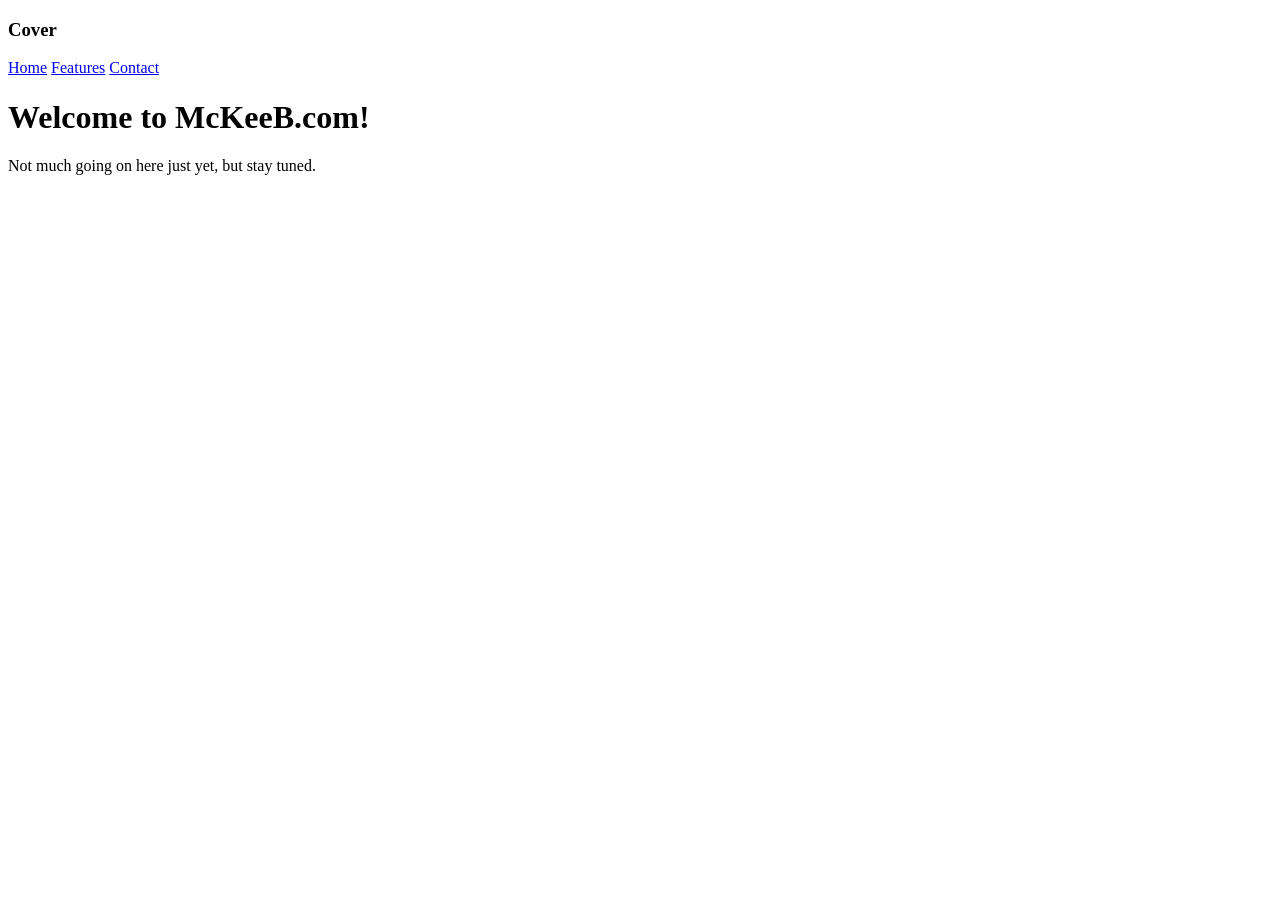
==== index.html @ 18b7a213 "Main Index" ====
<!doctype html>
<html lang="en">
  <head>
    <meta charset="utf-8">
    <meta name="viewport" content="width=device-width, initial-scale=1, shrink-to-fit=no">
    <meta name="description" content="">
    <meta name="author" content="Mark Otto, Jacob Thornton, and Bootstrap contributors">
    <meta name="generator" content="Jekyll v4.0.1">
    <title>McKeeB | Home</title>

    <link rel="canonical" href="https://getbootstrap.com/docs/4.5/examples/cover/">

    <!-- Bootstrap core CSS -->
<link href="../assets/dist/css/bootstrap.css" rel="stylesheet">

    <style>
      .bd-placeholder-img {
        font-size: 1.125rem;
        text-anchor: middle;
        -webkit-user-select: none;
        -moz-user-select: none;
        -ms-user-select: none;
        user-select: none;
      }

      @media (min-width: 768px) {
        .bd-placeholder-img-lg {
          font-size: 3.5rem;
        }
      }
    </style>
    <!-- Custom styles for this template -->
    <link href="cover.css" rel="stylesheet">
  </head>
  <body class="text-center">
    <div class="cover-container d-flex w-100 h-100 p-3 mx-auto flex-column">
  <header class="masthead mb-auto">
    <div class="inner">
      <h3 class="masthead-brand">Cover</h3>
      <nav class="nav nav-masthead justify-content-center">
        <a class="nav-link active" href="#">Home</a>
        <a class="nav-link" href="#">Features</a>
        <a class="nav-link" href="#">Contact</a>
      </nav>
    </div>
  </header>

  <main role="main" class="inner cover">
    <h1 class="cover-heading">Welcome to McKeeB.com!</h1>
    <p class="lead">Not much going on here just yet, but stay tuned.</p>
  </main>

  <footer class="mastfoot mt-auto">
    <div class="inner">
      <p></p>
    </div>
  </footer>
</div>
</body>
</html>
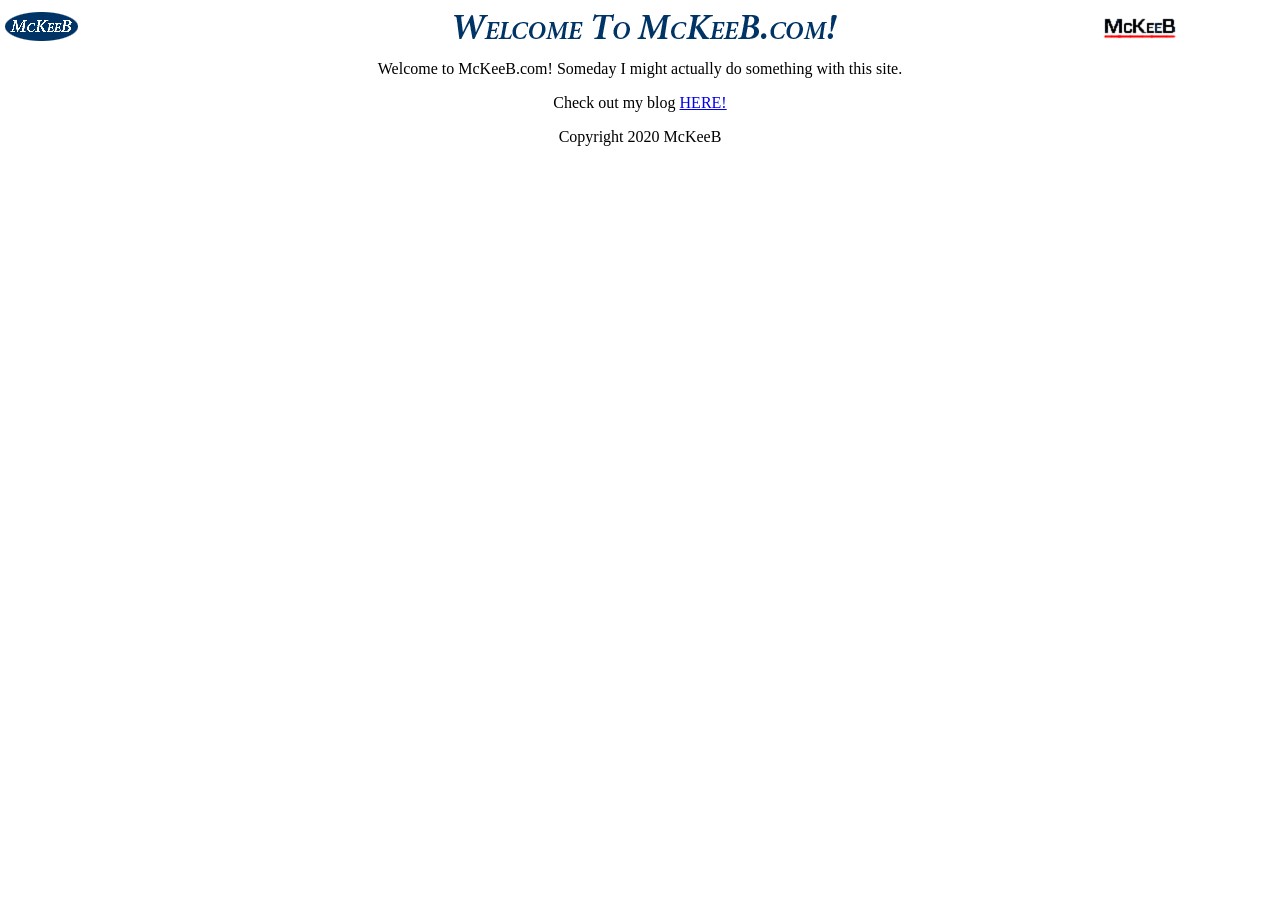
==== commit 811c03b5: "Main Upload" ====
--- a/index.html
+++ b/index.html
@@ -1,60 +1,43 @@
-<!doctype html>
-<html lang="en">
-  <head>
-    <meta charset="utf-8">
-    <meta name="viewport" content="width=device-width, initial-scale=1, shrink-to-fit=no">
-    <meta name="description" content="">
-    <meta name="author" content="Mark Otto, Jacob Thornton, and Bootstrap contributors">
-    <meta name="generator" content="Jekyll v4.0.1">
-    <title>McKeeB | Home</title>
-
-    <link rel="canonical" href="https://getbootstrap.com/docs/4.5/examples/cover/">
-
-    <!-- Bootstrap core CSS -->
-<link href="../assets/dist/css/bootstrap.css" rel="stylesheet">
-
-    <style>
-      .bd-placeholder-img {
-        font-size: 1.125rem;
-        text-anchor: middle;
-        -webkit-user-select: none;
-        -moz-user-select: none;
-        -ms-user-select: none;
-        user-select: none;
-      }
-
-      @media (min-width: 768px) {
-        .bd-placeholder-img-lg {
-          font-size: 3.5rem;
-        }
-      }
-    </style>
-    <!-- Custom styles for this template -->
-    <link href="cover.css" rel="stylesheet">
-  </head>
-  <body class="text-center">
-    <div class="cover-container d-flex w-100 h-100 p-3 mx-auto flex-column">
-  <header class="masthead mb-auto">
-    <div class="inner">
-      <h3 class="masthead-brand">Cover</h3>
-      <nav class="nav nav-masthead justify-content-center">
-        <a class="nav-link active" href="#">Home</a>
-        <a class="nav-link" href="#">Features</a>
-        <a class="nav-link" href="#">Contact</a>
-      </nav>
-    </div>
-  </header>
-
-  <main role="main" class="inner cover">
-    <h1 class="cover-heading">Welcome to McKeeB.com!</h1>
-    <p class="lead">Not much going on here just yet, but stay tuned.</p>
-  </main>
-
-  <footer class="mastfoot mt-auto">
-    <div class="inner">
-      <p></p>
-    </div>
-  </footer>
-</div>
-</body>
-</html>
+<HTML>
+<HEAD>
+<TITLE>McKeeB.com</TITLE>
+<META HTTP-EQUIV="Content-Type" CONTENT="text/html; charset=iso-8859-1">
+<link rel="icon" href="/favicon.ico" type="image/x-icon">
+<link rel="shortcut icon" href="/favicon.ico" type="image/x-icon">
+</HEAD>
+<BODY BGCOLOR=#FFFFFF LEFTMARGIN=0 TOPMARGIN=0 MARGINWIDTH=0 MARGINHEIGHT=0>
+<TABLE width=100% BORDER=0 CELLPADDING=0 CELLSPACING=0>
+	<TR>
+		<TD><IMG SRC="images/McKeeB_01.gif" WIDTH=80 HEIGHT=44 ALT=""></TD>
+		<TD align="center"><IMG SRC="images/McKeeB_02.gif" WIDTH=392 HEIGHT=44 ALT=""></TD>
+		<TD><IMG SRC="images/McKeeB_03.gif" WIDTH=76 HEIGHT=44 ALT=""></TD>
+	</TR>
+</TABLE>
+<p></p>
+<p align="center">
+Welcome to McKeeB.com!
+Someday I might actually do something with this site.<P></P>
+<p></p>
+<p></p>
+<p align="center">Check out my blog <a href="http://blog.mckeeb.com">HERE!</a></p>
+<p></p>
+<p></p>
+<p></p>
+<p></p>
+<p></p>
+<p></p>
+<p></p>
+<p></p>
+<p></p>
+<div align="center">Copyright 2020 McKeeB</div>
+<script type="text/javascript">
+var gaJsHost = (("https:" == document.location.protocol) ? "https://ssl." : "http://www.");
+document.write(unescape("%3Cscript src='" + gaJsHost + "google-analytics.com/ga.js' type='text/javascript'%3E%3C/script%3E"));
+</script>
+<script type="text/javascript">
+var pageTracker = _gat._getTracker("UA-3909680-1");
+pageTracker._initData();
+pageTracker._trackPageview();
+</script>
+</BODY>
+</HTML>
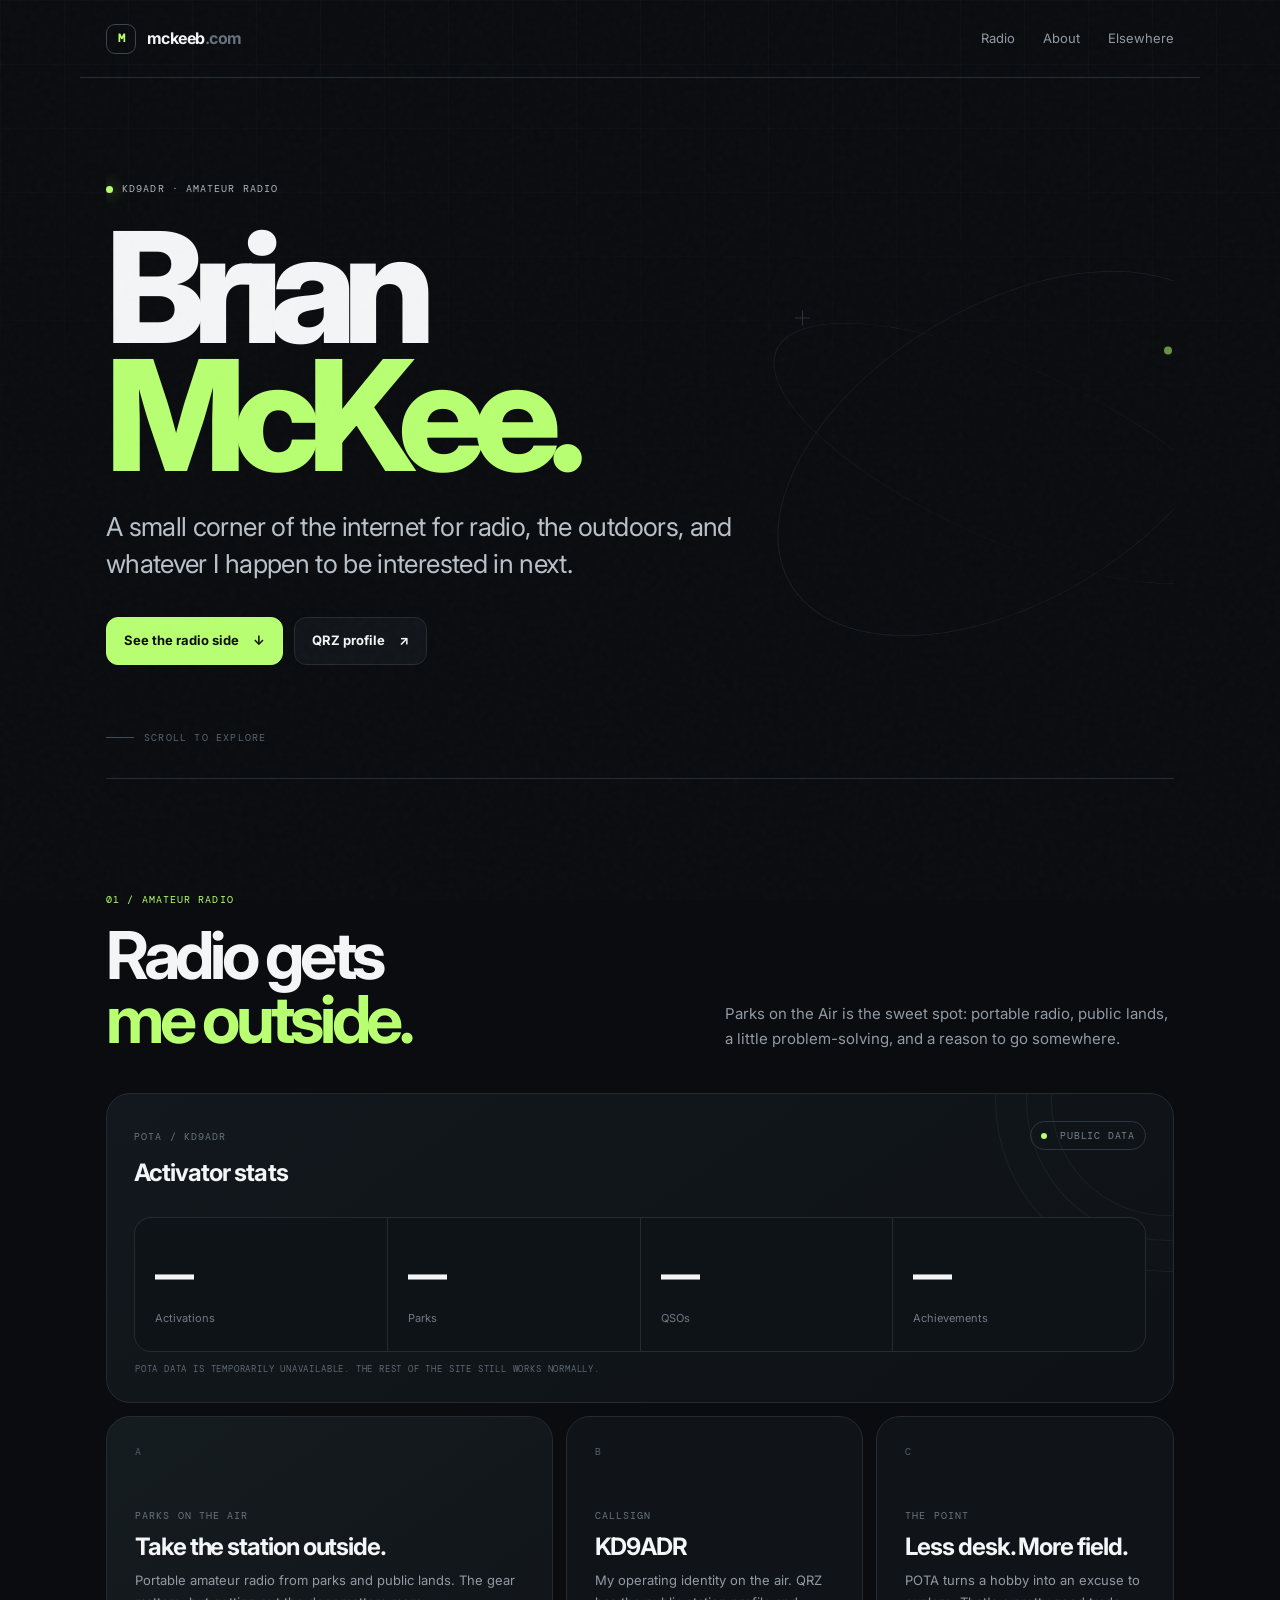
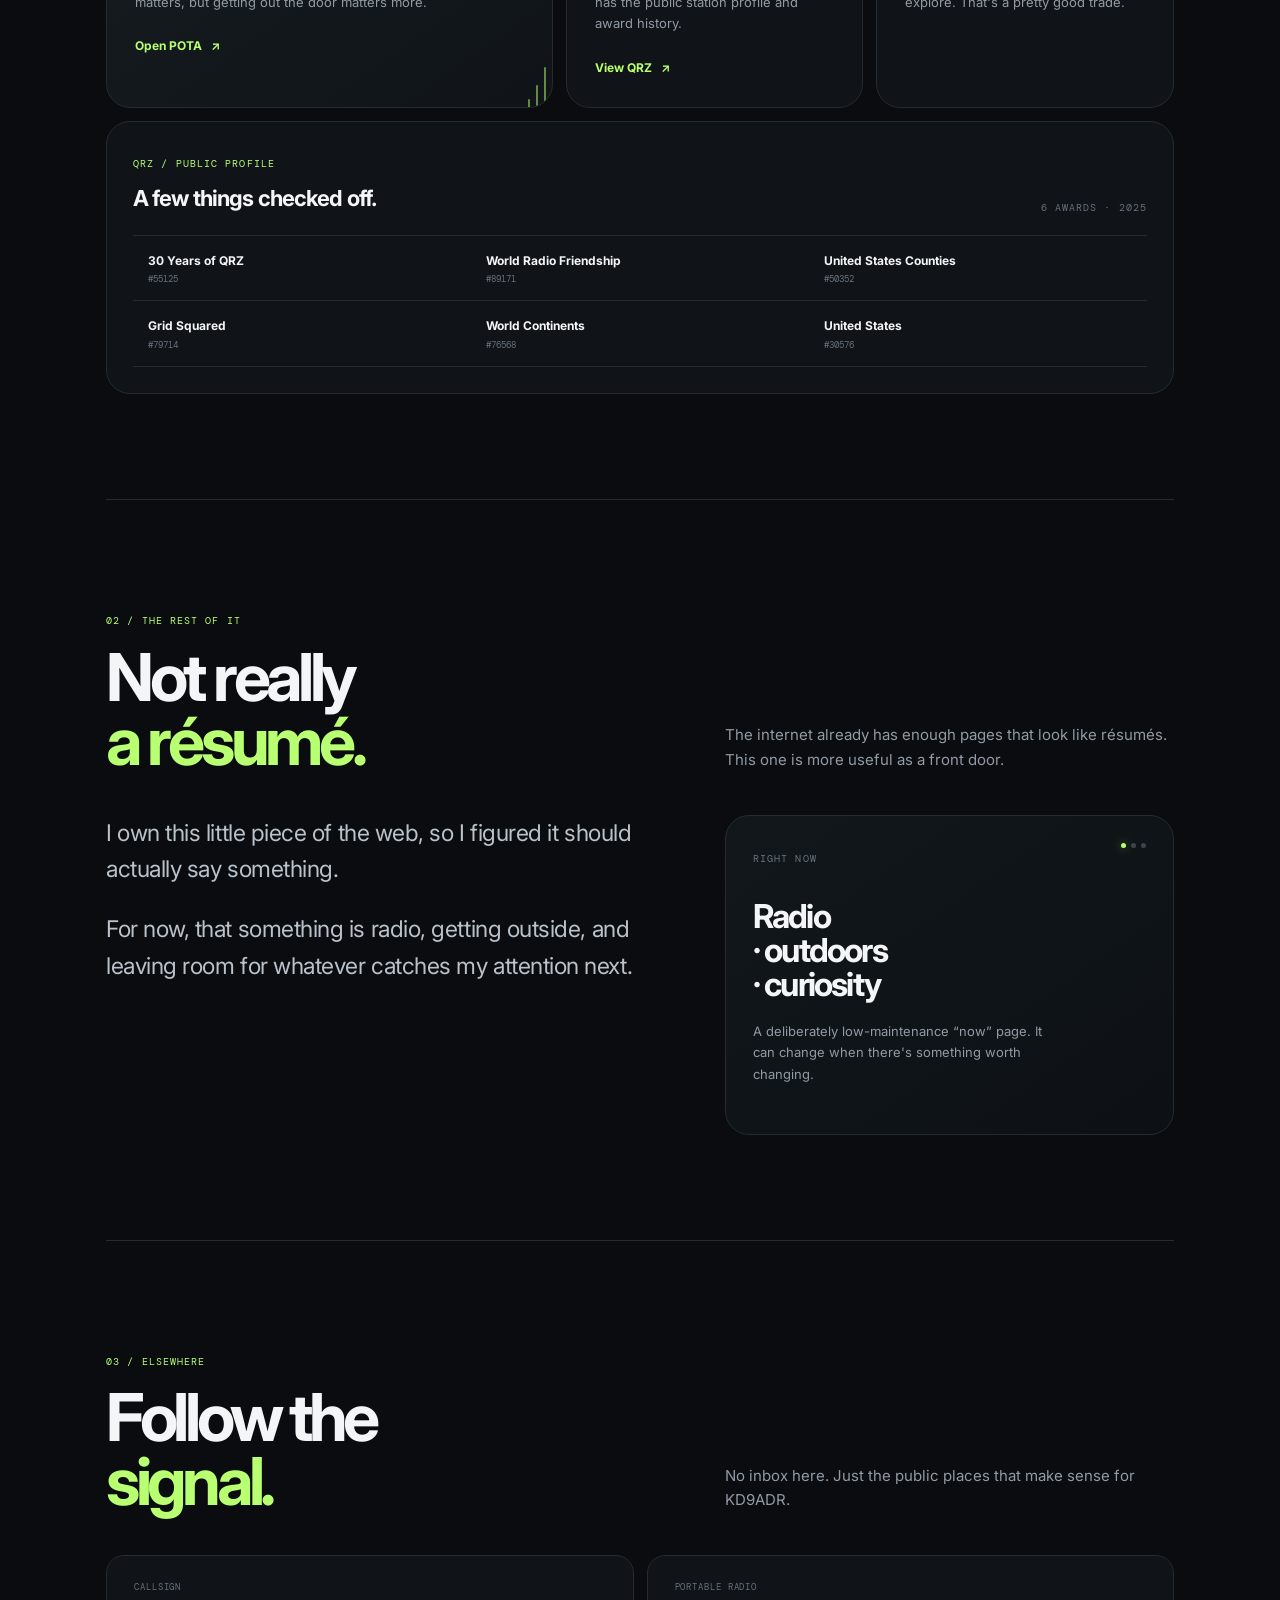
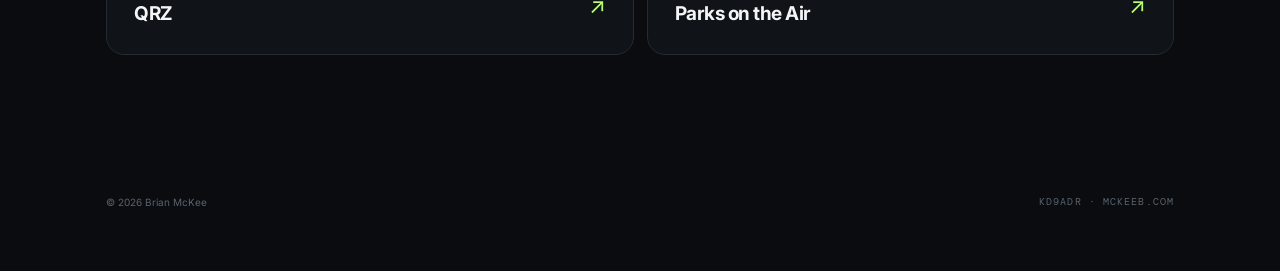
==== commit fd80d27a: "Add files via upload" ====
--- a/index.html
+++ b/index.html
@@ -1,43 +1,169 @@
-<HTML>
-<HEAD>
-<TITLE>McKeeB.com</TITLE>
-<META HTTP-EQUIV="Content-Type" CONTENT="text/html; charset=iso-8859-1">
-<link rel="icon" href="/favicon.ico" type="image/x-icon">
-<link rel="shortcut icon" href="/favicon.ico" type="image/x-icon">
-</HEAD>
-<BODY BGCOLOR=#FFFFFF LEFTMARGIN=0 TOPMARGIN=0 MARGINWIDTH=0 MARGINHEIGHT=0>
-<TABLE width=100% BORDER=0 CELLPADDING=0 CELLSPACING=0>
-	<TR>
-		<TD><IMG SRC="images/McKeeB_01.gif" WIDTH=80 HEIGHT=44 ALT=""></TD>
-		<TD align="center"><IMG SRC="images/McKeeB_02.gif" WIDTH=392 HEIGHT=44 ALT=""></TD>
-		<TD><IMG SRC="images/McKeeB_03.gif" WIDTH=76 HEIGHT=44 ALT=""></TD>
-	</TR>
-</TABLE>
-<p></p>
-<p align="center">
-Welcome to McKeeB.com!
-Someday I might actually do something with this site.<P></P>
-<p></p>
-<p></p>
-<p align="center">Check out my blog <a href="http://blog.mckeeb.com">HERE!</a></p>
-<p></p>
-<p></p>
-<p></p>
-<p></p>
-<p></p>
-<p></p>
-<p></p>
-<p></p>
-<p></p>
-<div align="center">Copyright 2020 McKeeB</div>
-<script type="text/javascript">
-var gaJsHost = (("https:" == document.location.protocol) ? "https://ssl." : "http://www.");
-document.write(unescape("%3Cscript src='" + gaJsHost + "google-analytics.com/ga.js' type='text/javascript'%3E%3C/script%3E"));
-</script>
-<script type="text/javascript">
-var pageTracker = _gat._getTracker("UA-3909680-1");
-pageTracker._initData();
-pageTracker._trackPageview();
-</script>
-</BODY>
-</HTML>
+<!doctype html>
+<html lang="en">
+<head>
+  <meta charset="utf-8">
+  <meta name="viewport" content="width=device-width,initial-scale=1">
+  <meta name="theme-color" content="#0a0c0f">
+  <meta name="description" content="Brian McKee — KD9ADR. Amateur radio, Parks on the Air, the outdoors, and whatever comes next.">
+  <meta property="og:title" content="Brian McKee · KD9ADR">
+  <meta property="og:description" content="Amateur radio, Parks on the Air, the outdoors, and whatever comes next.">
+  <meta property="og:type" content="website">
+  <title>Brian McKee · KD9ADR</title>
+  <link rel="preconnect" href="https://fonts.googleapis.com">
+  <link rel="preconnect" href="https://fonts.gstatic.com" crossorigin>
+  <link href="https://fonts.googleapis.com/css2?family=DM+Mono:wght@400;500&family=Inter:wght@400;500;600;700;800&display=swap" rel="stylesheet">
+  <link rel="stylesheet" href="styles.css">
+</head>
+<body>
+  <div class="grid-bg" aria-hidden="true"></div>
+  <header class="site-header">
+    <a class="brand" href="#top" aria-label="mckeeb.com home">
+      <span class="brand-mark">M</span>
+      <span>mckeeb<span class="dim">.com</span></span>
+    </a>
+    <nav aria-label="Primary navigation">
+      <a href="#radio">Radio</a>
+      <a href="#about">About</a>
+      <a href="#elsewhere">Elsewhere</a>
+    </nav>
+  </header>
+
+  <main id="top">
+    <section class="hero">
+      <div class="hero-orbit" aria-hidden="true">
+        <span class="orbit orbit-a"></span>
+        <span class="orbit orbit-b"></span>
+        <span class="orbit-dot"></span>
+        <span class="cross cross-a"></span>
+        <span class="cross cross-b"></span>
+      </div>
+      <div class="eyebrow"><span class="live-dot"></span> KD9ADR · amateur radio</div>
+      <h1>Brian<br><em>McKee.</em></h1>
+      <p class="lede">A small corner of the internet for radio, the outdoors, and whatever I happen to be interested in next.</p>
+      <div class="hero-actions">
+        <a class="button primary" href="#radio">See the radio side <span>↓</span></a>
+        <a class="button ghost" href="https://www.qrz.com/db/KD9ADR" target="_blank" rel="noopener">QRZ profile <span>↗</span></a>
+      </div>
+      <div class="scroll-note"><span></span> scroll to explore</div>
+    </section>
+
+    <section id="radio" class="section radio-section">
+      <div class="section-heading">
+        <div>
+          <span class="kicker">01 / Amateur radio</span>
+          <h2>Radio gets<br><em>me outside.</em></h2>
+        </div>
+        <p>Parks on the Air is the sweet spot: portable radio, public lands, a little problem-solving, and a reason to go somewhere.</p>
+      </div>
+
+      <div class="pota-panel">
+        <div class="panel-top">
+          <div>
+            <span class="mono-label">POTA / KD9ADR</span>
+            <h3>Activator stats</h3>
+          </div>
+          <span class="live-pill"><i></i> public data</span>
+        </div>
+        <div class="stats" id="pota-stats">
+          <div class="stat"><span class="stat-value loading">—</span><span class="stat-label">Activations</span></div>
+          <div class="stat"><span class="stat-value loading">—</span><span class="stat-label">Parks</span></div>
+          <div class="stat"><span class="stat-value loading">—</span><span class="stat-label">QSOs</span></div>
+          <div class="stat"><span class="stat-value loading">—</span><span class="stat-label">Achievements</span></div>
+        </div>
+        <p class="data-note" id="pota-status">Connecting to POTA…</p>
+      </div>
+
+      <div class="radio-cards">
+        <article class="radio-card large">
+          <div class="card-number">A</div>
+          <div>
+            <span class="mono-label">Parks on the Air</span>
+            <h3>Take the station outside.</h3>
+            <p>Portable amateur radio from parks and public lands. The gear matters, but getting out the door matters more.</p>
+            <a href="https://pota.app/" target="_blank" rel="noopener">Open POTA <span>↗</span></a>
+          </div>
+          <div class="signal-lines" aria-hidden="true"><i></i><i></i><i></i><i></i><i></i></div>
+        </article>
+
+        <article class="radio-card">
+          <div class="card-number">B</div>
+          <span class="mono-label">CALLSIGN</span>
+          <h3>KD9ADR</h3>
+          <p>My operating identity on the air. QRZ has the public station profile and award history.</p>
+          <a href="https://www.qrz.com/db/KD9ADR" target="_blank" rel="noopener">View QRZ <span>↗</span></a>
+        </article>
+
+        <article class="radio-card">
+          <div class="card-number">C</div>
+          <span class="mono-label">THE POINT</span>
+          <h3>Less desk. More field.</h3>
+          <p>POTA turns a hobby into an excuse to explore. That's a pretty good trade.</p>
+        </article>
+      </div>
+
+      <div class="awards">
+        <div class="mini-heading">
+          <div><span class="kicker">QRZ / public profile</span><h3>A few things checked off.</h3></div>
+          <span class="verified">6 awards · 2025</span>
+        </div>
+        <div class="award-list">
+          <div><strong>30 Years of QRZ</strong><span>#55125</span></div>
+          <div><strong>World Radio Friendship</strong><span>#89171</span></div>
+          <div><strong>United States Counties</strong><span>#50352</span></div>
+          <div><strong>Grid Squared</strong><span>#79714</span></div>
+          <div><strong>World Continents</strong><span>#76568</span></div>
+          <div><strong>United States</strong><span>#30576</span></div>
+        </div>
+      </div>
+    </section>
+
+    <section id="about" class="section about-section">
+      <div class="section-heading">
+        <div>
+          <span class="kicker">02 / The rest of it</span>
+          <h2>Not really<br><em>a résumé.</em></h2>
+        </div>
+        <p>The internet already has enough pages that look like résumés. This one is more useful as a front door.</p>
+      </div>
+
+      <div class="about-layout">
+        <div class="about-copy">
+          <p>I own this little piece of the web, so I figured it should actually say something.</p>
+          <p>For now, that something is radio, getting outside, and leaving room for whatever catches my attention next.</p>
+        </div>
+        <aside class="now-card">
+          <span class="mono-label">RIGHT NOW</span>
+          <div class="now-marker"><span></span><span></span><span></span></div>
+          <h3>Radio<br>· outdoors<br>· curiosity</h3>
+          <p>A deliberately low-maintenance “now” page. It can change when there's something worth changing.</p>
+        </aside>
+      </div>
+    </section>
+
+    <section id="elsewhere" class="section elsewhere-section">
+      <div class="section-heading">
+        <div>
+          <span class="kicker">03 / Elsewhere</span>
+          <h2>Follow the<br><em>signal.</em></h2>
+        </div>
+        <p>No inbox here. Just the public places that make sense for KD9ADR.</p>
+      </div>
+
+      <div class="link-grid">
+        <a class="link-card" href="https://www.qrz.com/db/KD9ADR" target="_blank" rel="noopener">
+          <span><small>CALLSIGN</small>QRZ</span><b>↗</b>
+        </a>
+        <a class="link-card" href="https://pota.app/" target="_blank" rel="noopener">
+          <span><small>PORTABLE RADIO</small>Parks on the Air</span><b>↗</b>
+        </a>
+      </div>
+    </section>
+  </main>
+
+  <footer>
+    <span>© <span id="year"></span> Brian McKee</span>
+    <span class="mono">KD9ADR · mckeeb.com</span>
+  </footer>
+  <script src="script.js"></script>
+</body>
+</html>
--- a/styles.css
+++ b/styles.css
@@ -0,0 +1,35 @@
+:root{
+  --bg:#0a0c0f; --panel:#101419; --panel2:#141920; --text:#f3f5f6;
+  --muted:#919aa5; --dim:#5e6873; --line:#242b33; --accent:#b8ff72;
+  --accent-soft:#d9ffba; --max:1120px; --radius:24px;
+}
+*{box-sizing:border-box}
+html{scroll-behavior:smooth}
+body{margin:0;background:var(--bg);color:var(--text);font-family:Inter,system-ui,sans-serif;line-height:1.65;overflow-x:hidden}
+body:after{content:"";position:fixed;inset:0;pointer-events:none;opacity:.025;background-image:url("data:image/svg+xml,%3Csvg viewBox='0 0 160 160' xmlns='http://www.w3.org/2000/svg'%3E%3Cfilter id='n'%3E%3CfeTurbulence type='fractalNoise' baseFrequency='.85' numOctaves='3' stitchTiles='stitch'/%3E%3C/filter%3E%3Crect width='100%25' height='100%25' filter='url(%23n)'/%3E%3C/svg%3E");z-index:20}
+a{color:inherit;text-decoration:none}
+.grid-bg{position:fixed;inset:0;pointer-events:none;z-index:-2;background-image:linear-gradient(rgba(255,255,255,.018) 1px,transparent 1px),linear-gradient(90deg,rgba(255,255,255,.018) 1px,transparent 1px);background-size:64px 64px;mask-image:linear-gradient(to bottom,#000 0%,transparent 78%)}
+.site-header{height:78px;display:flex;align-items:center;justify-content:space-between;max-width:var(--max);margin:auto;padding:0 26px;border-bottom:1px solid var(--line)}
+.brand{display:flex;align-items:center;gap:11px;font-weight:700;letter-spacing:-.035em}.brand-mark{display:grid;place-items:center;width:30px;height:30px;border:1px solid #3b444e;border-radius:9px;font-family:"DM Mono",monospace;font-size:12px;color:var(--accent)}.dim{color:#66717d}
+.site-header nav{display:flex;gap:28px;font-size:13px;color:var(--muted)}.site-header nav a:hover{color:var(--text)}
+main{max-width:var(--max);margin:auto;padding:0 26px}
+.hero{position:relative;min-height:700px;display:flex;flex-direction:column;justify-content:center;padding:100px 0 110px;overflow:hidden}
+.eyebrow,.kicker,.mono-label,.verified,.mono{font-family:"DM Mono",monospace;text-transform:uppercase;letter-spacing:.11em;font-size:10px}
+.eyebrow{display:flex;align-items:center;gap:9px;color:#aeb6c0}.live-dot{width:7px;height:7px;border-radius:50%;background:var(--accent);box-shadow:0 0 16px rgba(184,255,114,.7)}
+.hero h1{position:relative;z-index:2;font-size:clamp(76px,13vw,154px);line-height:.83;letter-spacing:-.085em;margin:26px 0 30px;font-weight:800;max-width:800px}.hero h1 em,h2 em{font-style:normal;color:var(--accent)}
+.lede{position:relative;z-index:2;font-size:clamp(19px,2.2vw,26px);line-height:1.42;color:#b9c1ca;max-width:700px;letter-spacing:-.025em;margin:0}
+.hero-actions{display:flex;gap:11px;margin-top:34px;flex-wrap:wrap;position:relative;z-index:2}.button{padding:12px 17px;border-radius:12px;border:1px solid var(--line);font-size:13px;font-weight:700;display:inline-flex;gap:14px;align-items:center}.button.primary{background:var(--accent);color:#0a0d09;border-color:var(--accent)}.button.ghost{background:#11151a}.button:hover{transform:translateY(-2px)}
+.scroll-note{position:absolute;bottom:34px;left:0;display:flex;align-items:center;gap:10px;color:#59636e;font:10px "DM Mono",monospace;text-transform:uppercase;letter-spacing:.12em}.scroll-note span{width:28px;height:1px;background:#414a54}
+.hero-orbit{position:absolute;right:-90px;top:50%;width:510px;height:510px;transform:translateY(-45%);opacity:.55}.orbit{position:absolute;border:1px solid #26303a;border-radius:50%;inset:0}.orbit-a{transform:rotate(24deg) scaleY(.34)}.orbit-b{transform:rotate(-31deg) scaleY(.58)}.orbit-dot{position:absolute;width:8px;height:8px;border-radius:50%;background:var(--accent);top:29%;right:18%;box-shadow:0 0 25px rgba(184,255,114,.45)}.cross{position:absolute;width:15px;height:15px}.cross:before,.cross:after{content:"";position:absolute;background:#46515c}.cross:before{width:15px;height:1px;top:7px}.cross:after{width:1px;height:15px;left:7px}.cross-a{left:8%;top:22%}.cross-b{right:13%;bottom:19%}
+.section{padding:105px 0;border-top:1px solid var(--line)}.section-heading{display:grid;grid-template-columns:1.1fr .9fr;gap:70px;align-items:end;margin-bottom:42px}.kicker{color:var(--accent)}h2{font-size:clamp(42px,5.6vw,66px);letter-spacing:-.065em;line-height:.97;margin:13px 0 0}.section-heading>p{color:var(--muted);max-width:460px;margin:0;font-size:15px}
+.pota-panel{background:linear-gradient(145deg,#12181d,#0e1216);border:1px solid var(--line);border-radius:var(--radius);padding:27px;position:relative;overflow:hidden}.pota-panel:after{content:"";position:absolute;width:230px;height:230px;right:-110px;top:-110px;border:1px solid #27313a;border-radius:50%;box-shadow:0 0 0 24px #12171c,0 0 0 25px #27313a,0 0 0 55px #12171c,0 0 0 56px #27313a;opacity:.45}
+.panel-top{display:flex;justify-content:space-between;align-items:flex-start;position:relative;z-index:2;margin-bottom:25px}.panel-top h3{font-size:24px;letter-spacing:-.04em;margin:5px 0 0}.mono-label{color:#69737e}.live-pill{font:10px "DM Mono",monospace;text-transform:uppercase;letter-spacing:.08em;color:#78838e;border:1px solid #2d3741;border-radius:99px;padding:7px 10px}.live-pill i{display:inline-block;width:6px;height:6px;border-radius:50%;background:var(--accent);margin-right:6px}
+.stats{display:grid;grid-template-columns:repeat(4,1fr);gap:1px;background:var(--line);border:1px solid var(--line);border-radius:17px;overflow:hidden;position:relative;z-index:2}.stat{background:#0e1317;padding:24px 20px}.stat-value{display:block;font-size:39px;font-weight:800;letter-spacing:-.055em}.stat-label{display:block;color:#707a85;font-size:11px;margin-top:2px}.loading{color:#3e4750}.data-note{font:9px "DM Mono",monospace;color:#5e6873;text-transform:uppercase;letter-spacing:.09em;margin:11px 1px 0;position:relative;z-index:2}
+.radio-cards{display:grid;grid-template-columns:1.2fr .8fr .8fr;gap:13px;margin-top:13px}.radio-card{background:var(--panel);border:1px solid var(--line);border-radius:var(--radius);padding:28px;min-height:270px;position:relative;overflow:hidden}.radio-card.large{background:linear-gradient(145deg,#151c20,#101419)}.card-number{font:10px "DM Mono",monospace;color:#55606b;margin-bottom:42px}.radio-card h3{font-size:24px;letter-spacing:-.045em;line-height:1.08;margin:8px 0}.radio-card p{color:var(--muted);font-size:13px;max-width:380px;margin:10px 0 18px}.radio-card a{font-size:12px;color:var(--accent);font-weight:700}.radio-card a span{margin-left:6px}.signal-lines{position:absolute;right:-10px;bottom:-12px;display:flex;gap:6px;align-items:end;opacity:.5}.signal-lines i{display:block;width:2px;background:var(--accent);border-radius:2px}.signal-lines i:nth-child(1){height:20px}.signal-lines i:nth-child(2){height:34px}.signal-lines i:nth-child(3){height:52px}.signal-lines i:nth-child(4){height:76px}.signal-lines i:nth-child(5){height:110px}
+.awards{margin-top:13px;background:var(--panel);border:1px solid var(--line);border-radius:var(--radius);padding:26px}.mini-heading{display:flex;justify-content:space-between;align-items:flex-end;gap:20px;margin-bottom:18px}.mini-heading h3{font-size:22px;letter-spacing:-.04em;margin:6px 0 0}.verified{color:#66717d}.award-list{display:grid;grid-template-columns:repeat(3,1fr);border-top:1px solid var(--line)}.award-list div{padding:15px;border-bottom:1px solid var(--line)}.award-list strong{display:block;font-size:12px}.award-list span{display:block;font:9px "DM Mono",monospace;color:#66717d;margin-top:3px}
+.about-layout{display:grid;grid-template-columns:1.1fr .9fr;gap:70px;align-items:start}.about-copy{font-size:23px;line-height:1.58;color:#b9c1ca;letter-spacing:-.02em;max-width:690px}.about-copy p{margin:0 0 24px}.now-card{border:1px solid var(--line);border-radius:var(--radius);background:linear-gradient(145deg,#11171b,#0d1115);padding:27px;position:relative;min-height:320px}.now-card h3{font-size:33px;line-height:1.03;letter-spacing:-.055em;margin:30px 0 20px}.now-card p{color:var(--muted);font-size:13px;max-width:310px}.now-marker{position:absolute;right:27px;top:27px;display:flex;gap:5px}.now-marker span{width:5px;height:5px;border-radius:50%;background:#3b444d}.now-marker span:first-child{background:var(--accent);box-shadow:0 0 10px rgba(184,255,114,.5)}
+.link-grid{display:grid;grid-template-columns:repeat(2,1fr);gap:13px}.link-card{display:flex;align-items:center;justify-content:space-between;background:var(--panel);border:1px solid var(--line);border-radius:18px;padding:25px 27px;font-size:19px;font-weight:700;letter-spacing:-.025em}.link-card small{display:block;font:9px "DM Mono",monospace;color:#65707b;letter-spacing:.1em;margin-bottom:5px}.link-card b{font-weight:400;color:var(--accent);font-size:22px}.link-card:hover{transform:translateY(-2px);border-color:#414c57}
+footer{max-width:var(--max);margin:auto;padding:34px 26px 60px;display:flex;justify-content:space-between;color:#59636e;font-size:10px}
+@media(max-width:780px){.site-header{height:68px}.site-header nav{gap:15px}.hero{min-height:650px;padding:75px 0 95px}.hero-orbit{right:-210px;opacity:.35}.section{padding:80px 0}.section-heading{grid-template-columns:1fr;gap:20px}.stats{grid-template-columns:1fr 1fr}.radio-cards,.about-layout,.link-grid{grid-template-columns:1fr}.radio-card{min-height:220px}.award-list{grid-template-columns:1fr}.mini-heading{align-items:flex-start;flex-direction:column}.about-copy{font-size:20px}footer{flex-direction:column;gap:10px}}
+@media(max-width:460px){main{padding:0 19px}.site-header{padding:0 19px}.site-header nav{gap:10px;font-size:12px}.brand{font-size:14px}.hero h1{font-size:70px}.stats{grid-template-columns:1fr 1fr}.stat{padding:19px 14px}.stat-value{font-size:31px}.pota-panel,.awards,.radio-card,.now-card{padding:22px}.link-card{padding:21px}.scroll-note{display:none}}
+@media(prefers-reduced-motion:no-preference){.button,.link-card{transition:transform .2s ease,border-color .2s ease}.radio-card,.pota-panel,.awards{animation:rise .7s ease both}@keyframes rise{from{opacity:0;transform:translateY(10px)}to{opacity:1;transform:none}}}
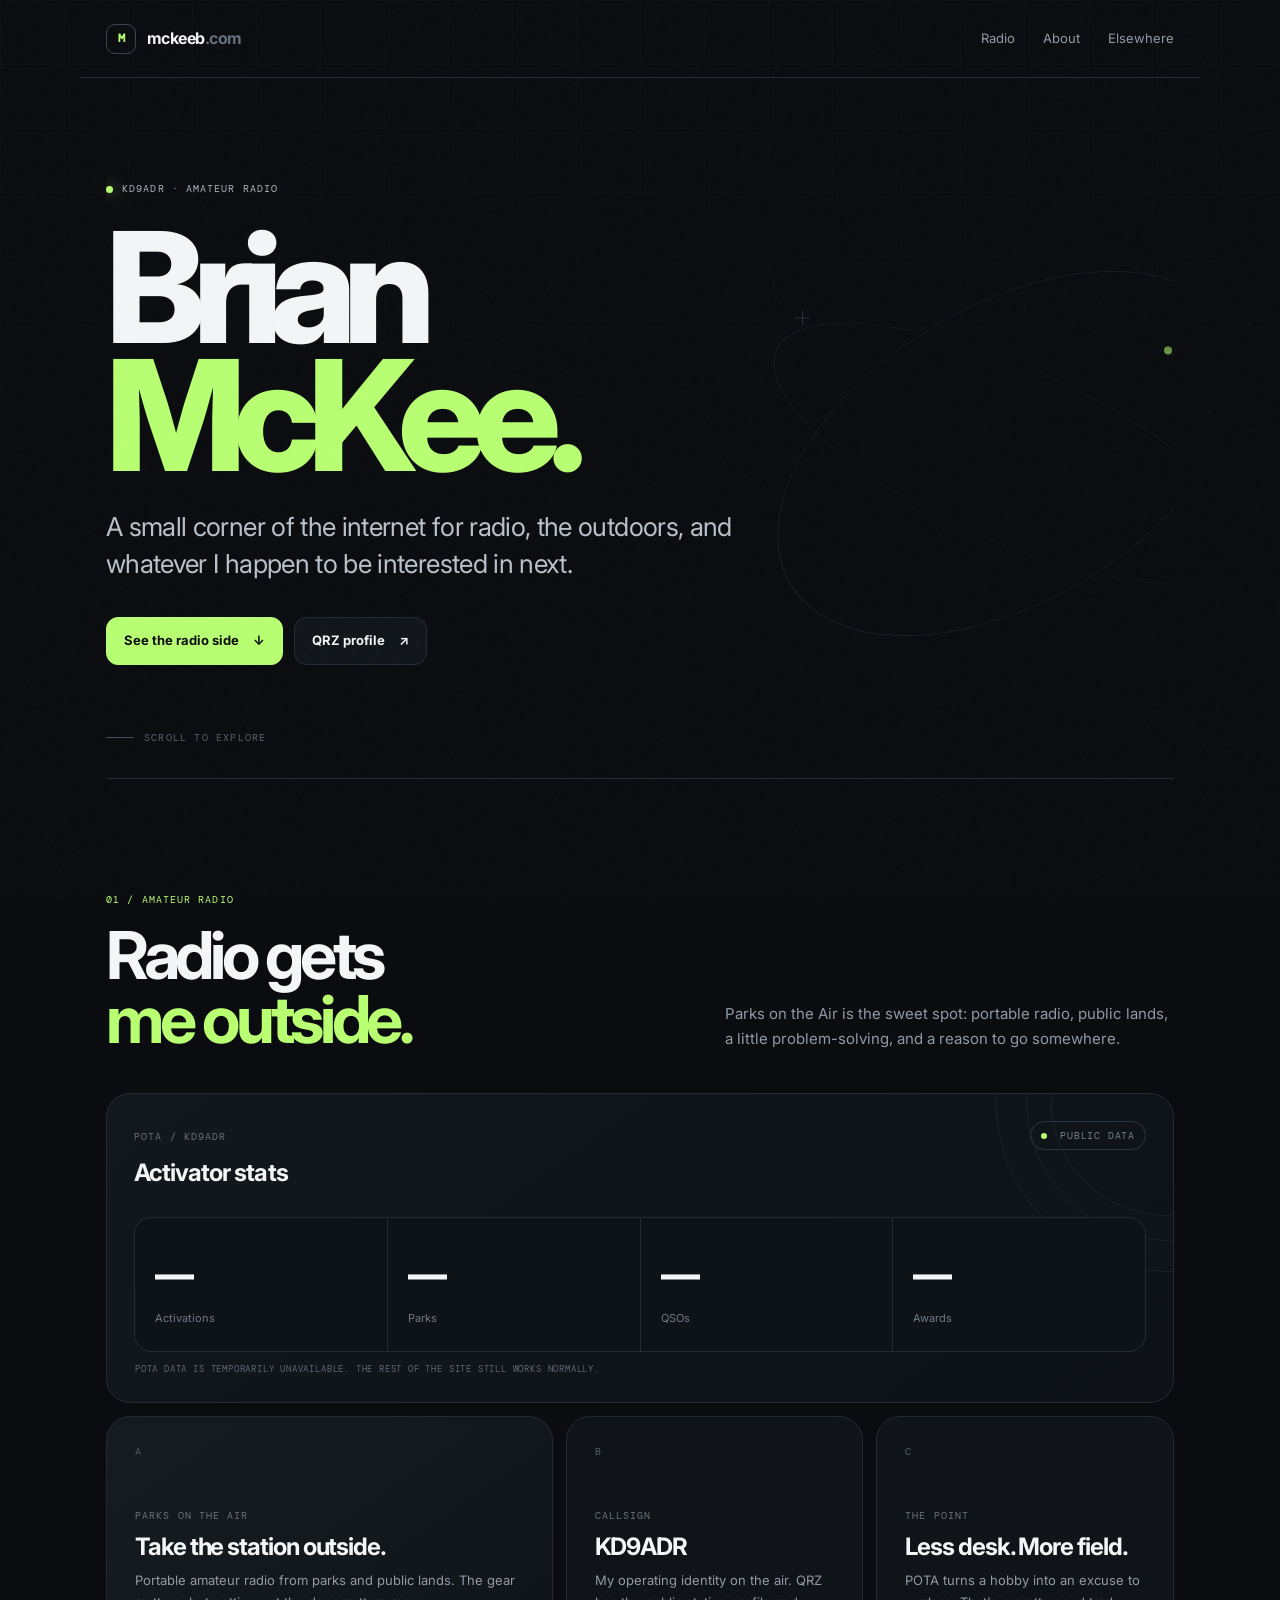
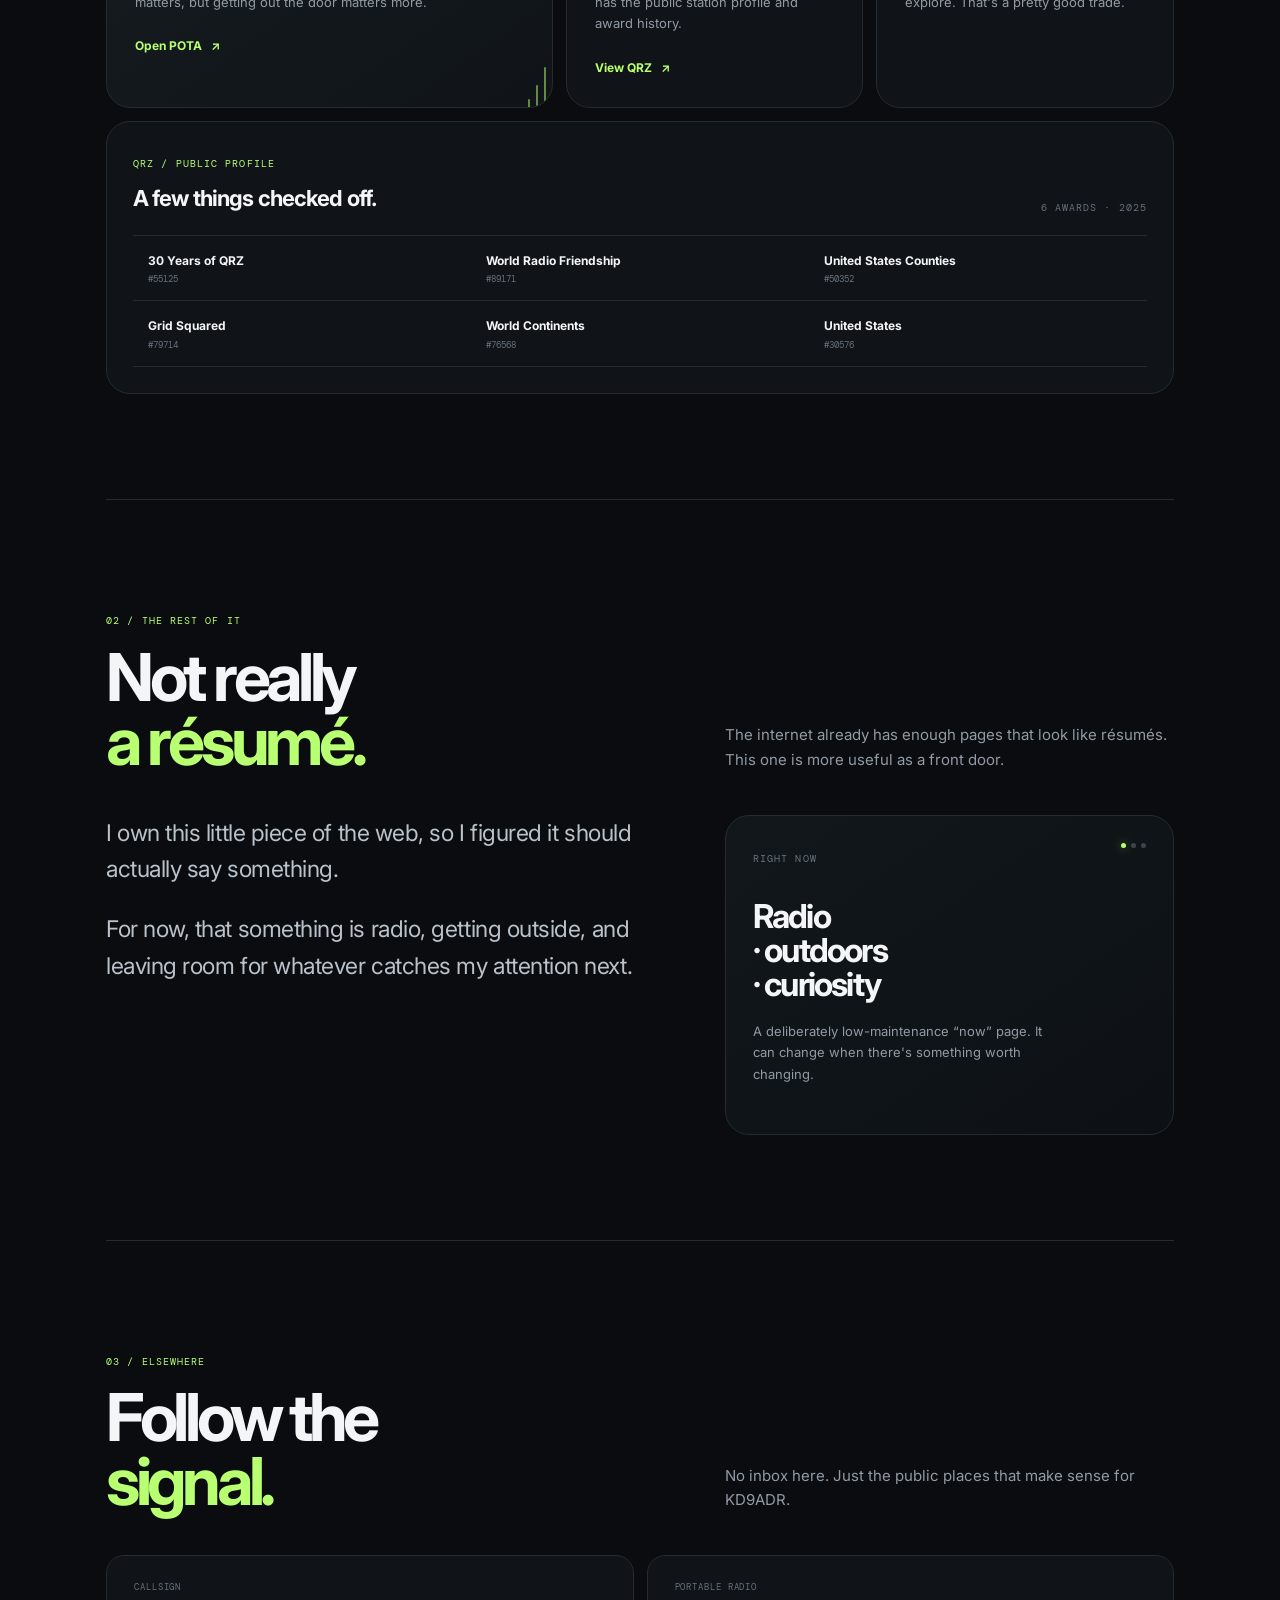
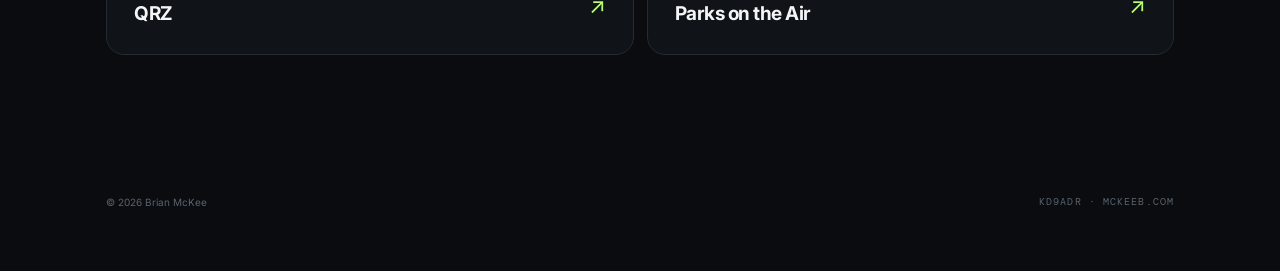
==== commit 6a173c3a: "Add files via upload" ====
--- a/index.html
+++ b/index.html
@@ -68,7 +68,7 @@
           <div class="stat"><span class="stat-value loading">—</span><span class="stat-label">Activations</span></div>
           <div class="stat"><span class="stat-value loading">—</span><span class="stat-label">Parks</span></div>
           <div class="stat"><span class="stat-value loading">—</span><span class="stat-label">QSOs</span></div>
-          <div class="stat"><span class="stat-value loading">—</span><span class="stat-label">Achievements</span></div>
+          <div class="stat"><span class="stat-value loading">—</span><span class="stat-label">Awards</span></div>
         </div>
         <p class="data-note" id="pota-status">Connecting to POTA…</p>
       </div>
